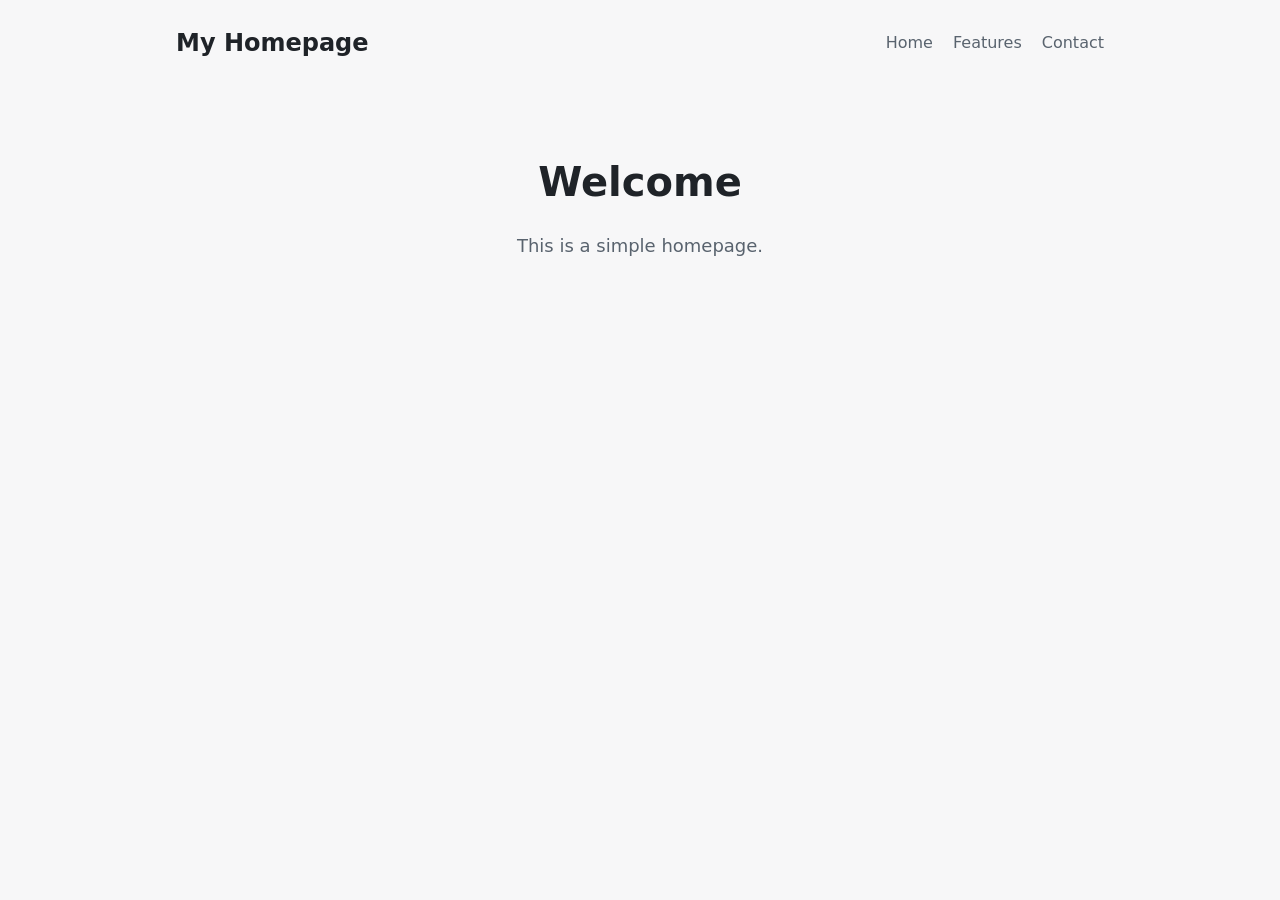
==== index.html @ b193d0f0 "Add navigation bar to header Co-Authored-By: Claude Opus 5.5 <noreply@anthropic.com>" ====
<!doctype html>
<html lang="en">
<head>
  <meta charset="utf-8">
  <meta name="viewport" content="width=device-width, initial-scale=1">
  <title>My Homepage</title>
  <link rel="stylesheet" href="styles.css">
</head>
<body>
  <header>
    <h1>My Homepage</h1>
    <nav>
      <a href="#hero">Home</a>
      <a href="#features">Features</a>
      <a href="#contact">Contact</a>
    </nav>
  </header>
  <main>
    <section id="hero">
      <h2>Welcome</h2>
      <p>This is a simple homepage.</p>
    </section>
  </main>
</body>
</html>
---- styles.css ----
:root {
  --bg: #f7f7f8;
  --text: #1f2328;
  --muted: #59636e;
  --accent: #2563eb;
  --card: #ffffff;
  --border: #e5e7eb;
}

* {
  box-sizing: border-box;
}

body {
  margin: 0;
  font-family: system-ui, -apple-system, "Segoe UI", Roboto, sans-serif;
  line-height: 1.6;
  color: var(--text);
  background: var(--bg);
}

header,
main,
footer {
  max-width: 960px;
  margin: 0 auto;
  padding: 0 16px;
}

header {
  display: flex;
  flex-wrap: wrap;
  gap: 12px;
  align-items: center;
  justify-content: space-between;
  padding-top: 24px;
  padding-bottom: 24px;
}

nav {
  display: flex;
  gap: 20px;
}

nav a {
  color: var(--muted);
  text-decoration: none;
}

nav a:hover {
  color: var(--accent);
}

h1 {
  margin: 0;
  font-size: 1.5rem;
}

#hero {
  padding: 64px 0;
  text-align: center;
}

#hero h2 {
  font-size: 2.5rem;
  margin: 0 0 12px;
}

#hero p {
  color: var(--muted);
  font-size: 1.125rem;
}
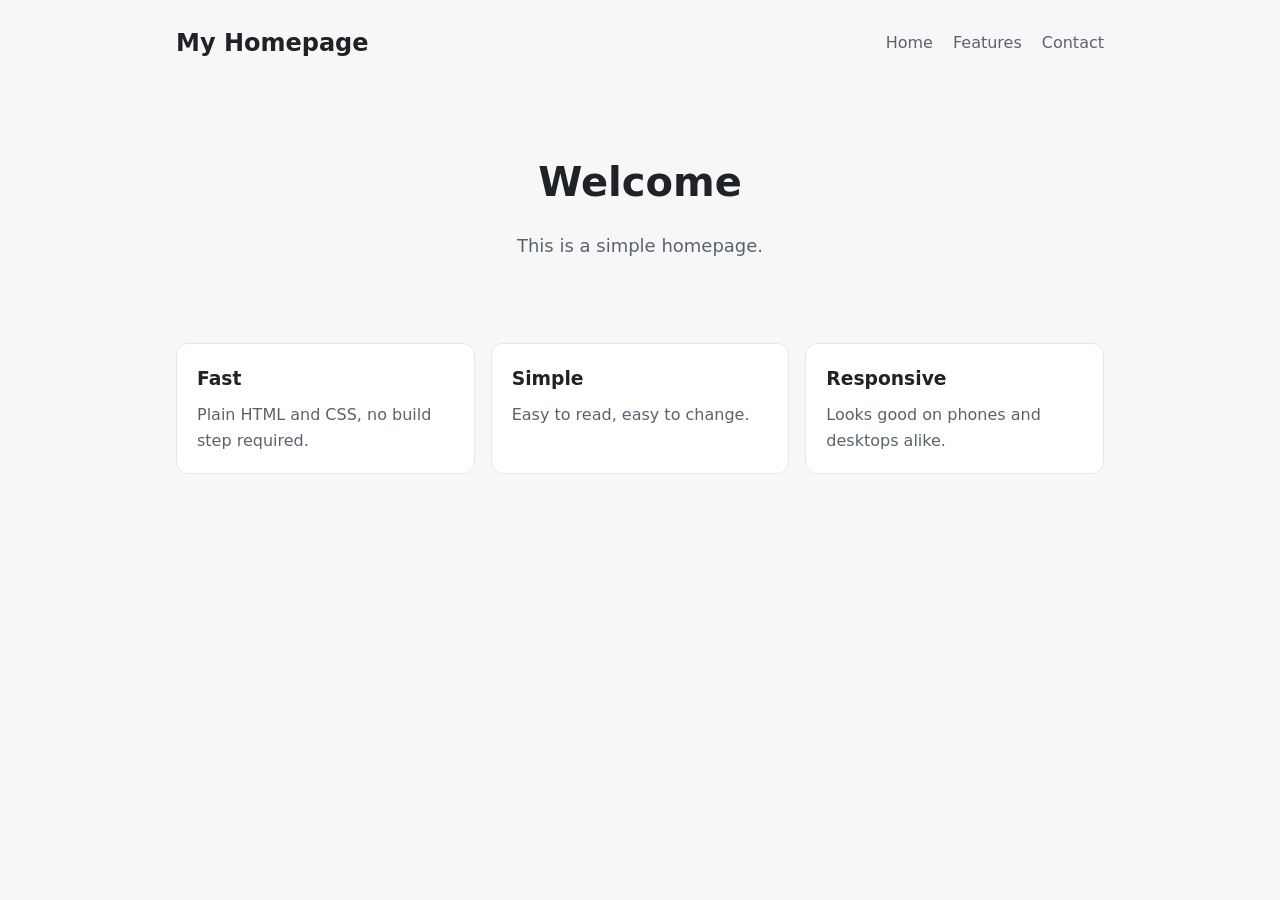
==== commit 3fa1bae4: "Add features section with cards Co-Authored-By: Claude Opus 5.5 <noreply@anthropic.com>" ====
--- a/index.html
+++ b/index.html
@@ -20,6 +20,21 @@
       <h2>Welcome</h2>
       <p>This is a simple homepage.</p>
     </section>
+
+    <section id="features">
+      <article class="card">
+        <h3>Fast</h3>
+        <p>Plain HTML and CSS, no build step required.</p>
+      </article>
+      <article class="card">
+        <h3>Simple</h3>
+        <p>Easy to read, easy to change.</p>
+      </article>
+      <article class="card">
+        <h3>Responsive</h3>
+        <p>Looks good on phones and desktops alike.</p>
+      </article>
+    </section>
   </main>
 </body>
 </html>
--- a/styles.css
+++ b/styles.css
@@ -70,3 +70,26 @@
   color: var(--muted);
   font-size: 1.125rem;
 }
+
+#features {
+  display: grid;
+  grid-template-columns: repeat(auto-fit, minmax(220px, 1fr));
+  gap: 16px;
+  padding-bottom: 64px;
+}
+
+.card {
+  background: var(--card);
+  border: 1px solid var(--border);
+  border-radius: 12px;
+  padding: 20px;
+}
+
+.card h3 {
+  margin: 0 0 8px;
+}
+
+.card p {
+  margin: 0;
+  color: var(--muted);
+}
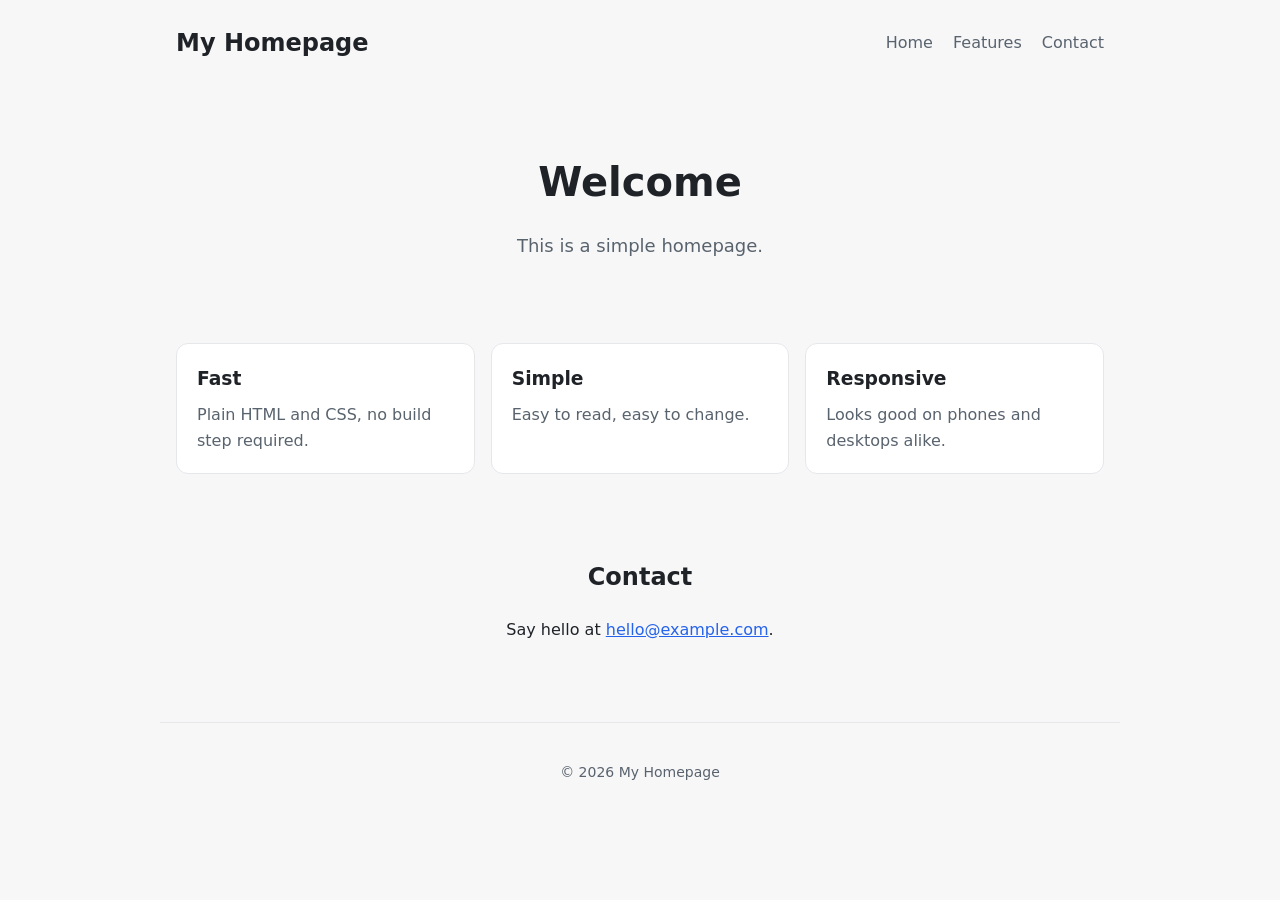
==== commit 3fb8ce38: "Add contact section and footer Co-Authored-By: Claude Opus 5.5 <noreply@anthropic.com>" ====
--- a/index.html
+++ b/index.html
@@ -35,6 +35,17 @@
         <p>Looks good on phones and desktops alike.</p>
       </article>
     </section>
+
+    <section id="contact">
+      <h2>Contact</h2>
+      <p>Say hello at <a href="mailto:hello@example.com">hello@example.com</a>.</p>
+    </section>
   </main>
+  <footer>
+    <p>&copy; <span id="year">2026</span> My Homepage</p>
+  </footer>
+  <script>
+    document.getElementById("year").textContent = new Date().getFullYear();
+  </script>
 </body>
 </html>
--- a/styles.css
+++ b/styles.css
@@ -93,3 +93,21 @@
   margin: 0;
   color: var(--muted);
 }
+
+#contact {
+  padding-bottom: 64px;
+  text-align: center;
+}
+
+#contact a {
+  color: var(--accent);
+}
+
+footer {
+  border-top: 1px solid var(--border);
+  padding-top: 24px;
+  padding-bottom: 24px;
+  color: var(--muted);
+  font-size: 0.875rem;
+  text-align: center;
+}
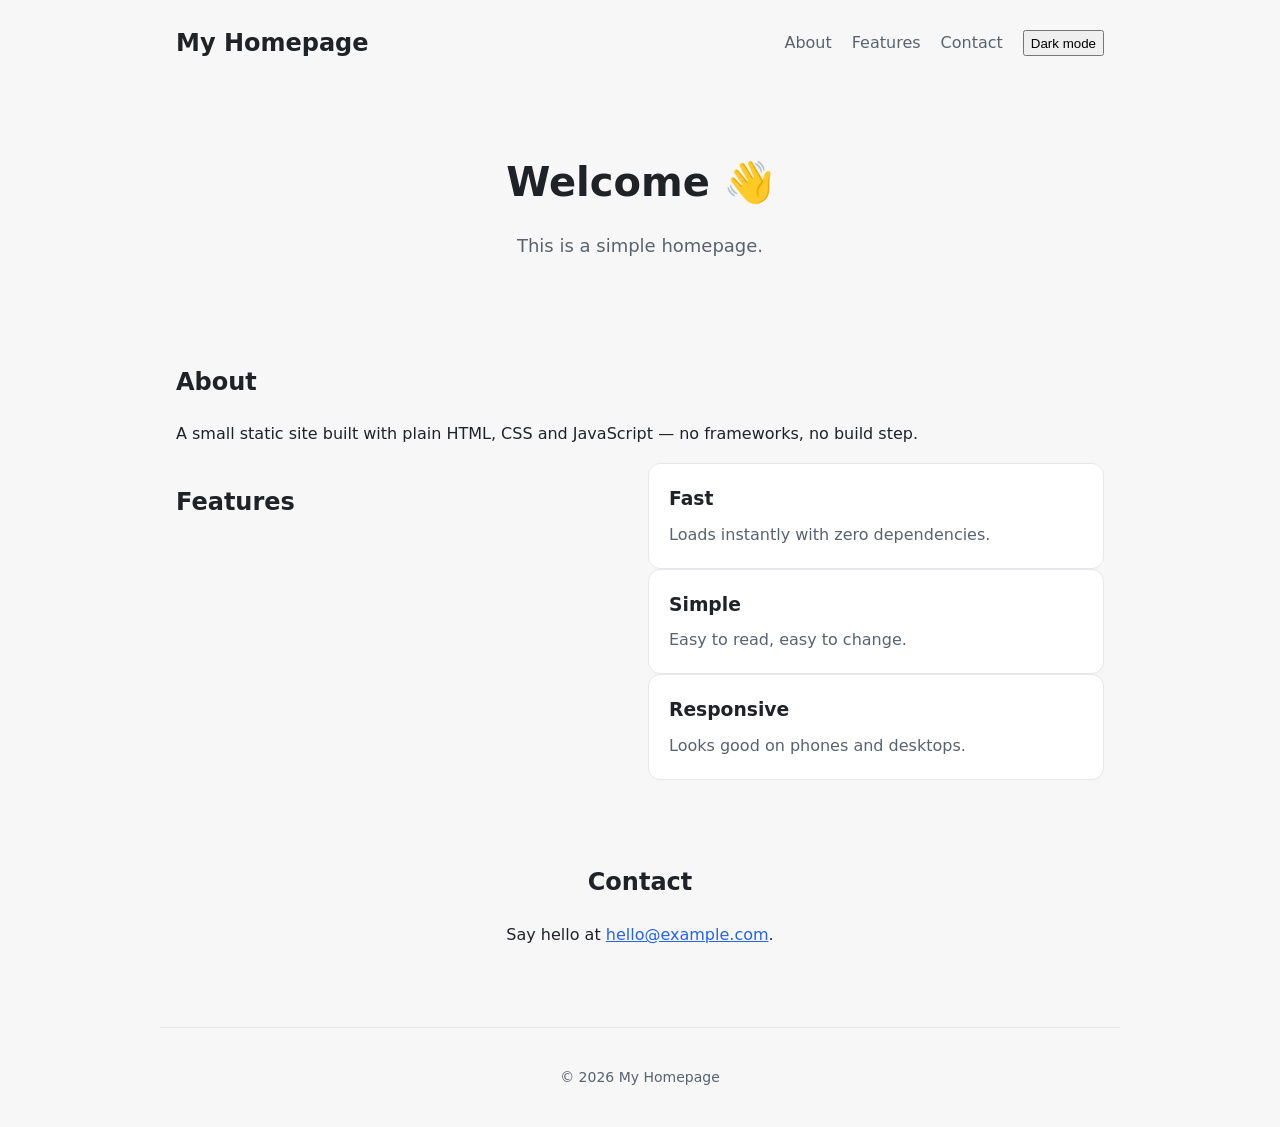
==== commit 65868c04: "Add wave emoji to hero heading Co-Authored-By: Claude Opus 5.5 <noreply@anthropic.com>" ====
--- a/index.html
+++ b/index.html
@@ -1,8 +1,8 @@
-<!doctype html>
+<!DOCTYPE html>
 <html lang="en">
 <head>
-  <meta charset="utf-8">
-  <meta name="viewport" content="width=device-width, initial-scale=1">
+  <meta charset="UTF-8">
+  <meta name="viewport" content="width=device-width, initial-scale=1.0">
   <title>My Homepage</title>
   <link rel="stylesheet" href="styles.css">
 </head>
@@ -10,30 +10,40 @@
   <header>
     <h1>My Homepage</h1>
     <nav>
-      <a href="#hero">Home</a>
+      <a href="#about">About</a>
       <a href="#features">Features</a>
       <a href="#contact">Contact</a>
+      <button id="theme-toggle" type="button">Dark mode</button>
     </nav>
   </header>
+
   <main>
     <section id="hero">
-      <h2>Welcome</h2>
+      <h2>Welcome 👋</h2>
       <p>This is a simple homepage.</p>
     </section>
 
+    <section id="about">
+      <h2>About</h2>
+      <p>A small static site built with plain HTML, CSS and JavaScript — no frameworks, no build step.</p>
+    </section>
+
     <section id="features">
-      <article class="card">
-        <h3>Fast</h3>
-        <p>Plain HTML and CSS, no build step required.</p>
-      </article>
-      <article class="card">
-        <h3>Simple</h3>
-        <p>Easy to read, easy to change.</p>
-      </article>
-      <article class="card">
-        <h3>Responsive</h3>
-        <p>Looks good on phones and desktops alike.</p>
-      </article>
+      <h2>Features</h2>
+      <div class="cards">
+        <article class="card">
+          <h3>Fast</h3>
+          <p>Loads instantly with zero dependencies.</p>
+        </article>
+        <article class="card">
+          <h3>Simple</h3>
+          <p>Easy to read, easy to change.</p>
+        </article>
+        <article class="card">
+          <h3>Responsive</h3>
+          <p>Looks good on phones and desktops.</p>
+        </article>
+      </div>
     </section>
 
     <section id="contact">
@@ -41,11 +51,11 @@
       <p>Say hello at <a href="mailto:hello@example.com">hello@example.com</a>.</p>
     </section>
   </main>
+
   <footer>
     <p>&copy; <span id="year">2026</span> My Homepage</p>
   </footer>
-  <script>
-    document.getElementById("year").textContent = new Date().getFullYear();
-  </script>
+
+  <script src="script.js"></script>
 </body>
 </html>
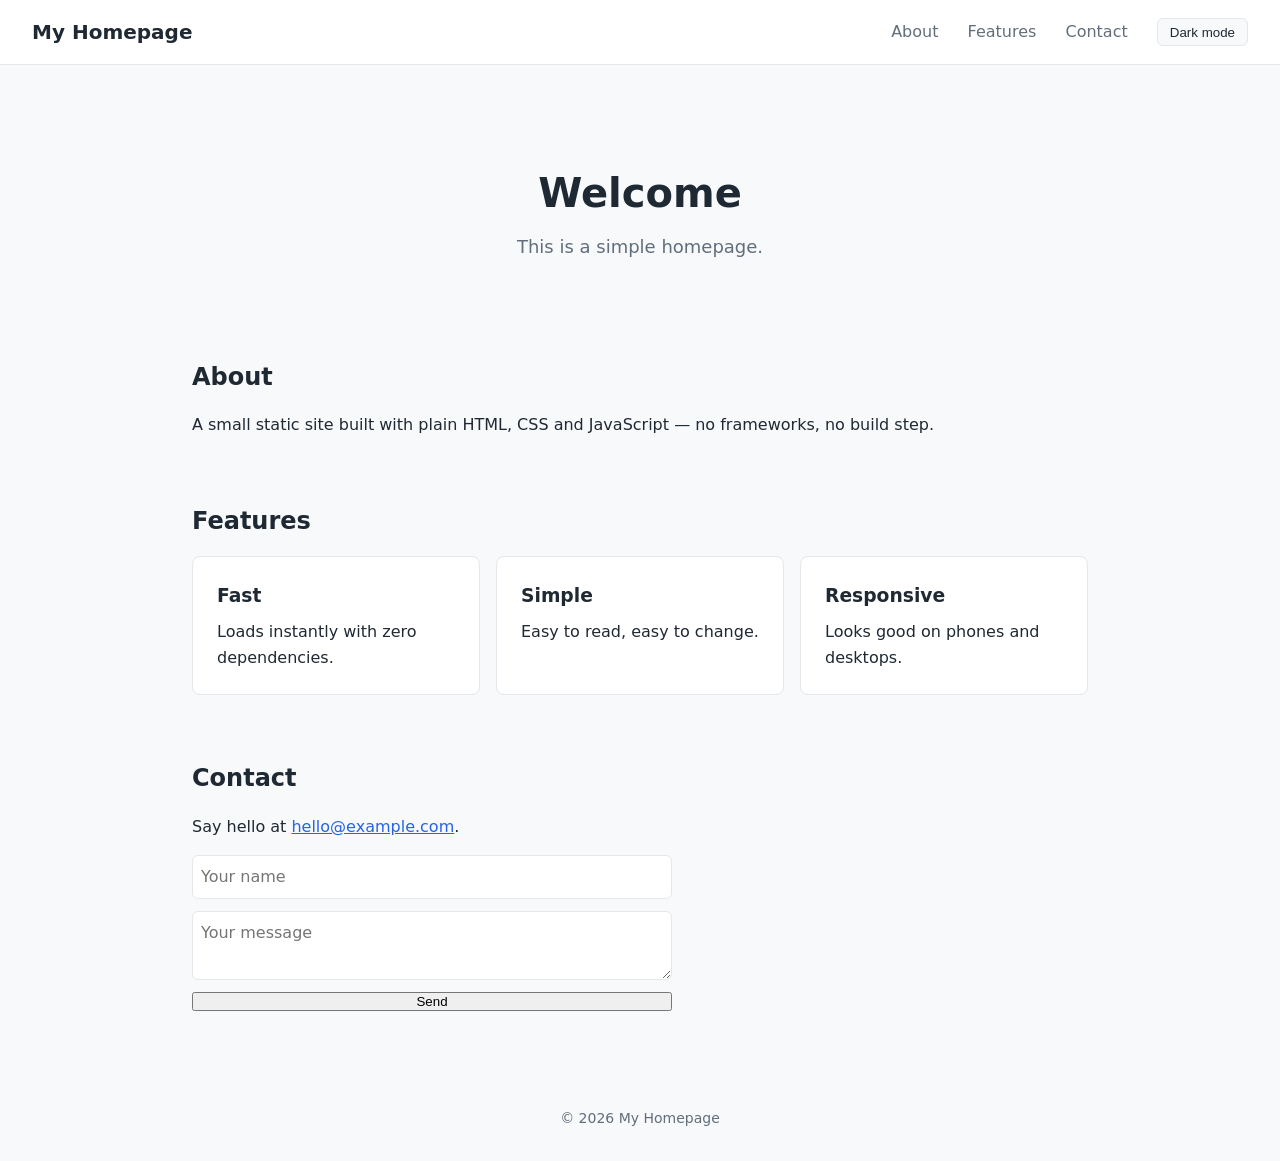
==== commit d5cba004: "Add contact form to contact section Co-Authored-By: Claude Opus 5.5 <noreply@anthropic.com>" ====
--- a/index.html
+++ b/index.html
@@ -19,7 +19,7 @@
 
   <main>
     <section id="hero">
-      <h2>Welcome 👋</h2>
+      <h2>Welcome</h2>
       <p>This is a simple homepage.</p>
     </section>
 
@@ -49,6 +49,11 @@
     <section id="contact">
       <h2>Contact</h2>
       <p>Say hello at <a href="mailto:hello@example.com">hello@example.com</a>.</p>
+      <form class="contact-form">
+        <input type="text" name="name" placeholder="Your name" required>
+        <textarea name="message" placeholder="Your message" required></textarea>
+        <button type="submit">Send</button>
+      </form>
     </section>
   </main>
 
--- a/styles.css
+++ b/styles.css
@@ -1,48 +1,80 @@
 :root {
-  --bg: #f7f7f8;
-  --text: #1f2328;
-  --muted: #59636e;
+  --bg: #f8f9fb;
+  --text: #1f2933;
+  --muted: #616e7c;
   --accent: #2563eb;
-  --card: #ffffff;
-  --border: #e5e7eb;
+  --surface: #ffffff;
+  --border: #e4e7eb;
+}
+
+:root[data-theme="dark"] {
+  --bg: #111827;
+  --text: #e5e7eb;
+  --muted: #9ca3af;
+  --accent: #60a5fa;
+  --surface: #1f2937;
+  --border: #374151;
+}
+
+#theme-toggle {
+  margin-left: 1.5rem;
+  padding: 0.35rem 0.75rem;
+  border: 1px solid var(--border);
+  border-radius: 6px;
+  background: var(--bg);
+  color: var(--text);
+  cursor: pointer;
 }
 
 * {
   box-sizing: border-box;
+  margin: 0;
+  padding: 0;
 }
 
 body {
-  margin: 0;
   font-family: system-ui, -apple-system, "Segoe UI", Roboto, sans-serif;
+  background: var(--bg);
+  color: var(--text);
   line-height: 1.6;
-  color: var(--text);
-  background: var(--bg);
-}
-
-header,
-main,
-footer {
-  max-width: 960px;
-  margin: 0 auto;
-  padding: 0 16px;
 }
 
 header {
   display: flex;
-  flex-wrap: wrap;
-  gap: 12px;
   align-items: center;
   justify-content: space-between;
-  padding-top: 24px;
-  padding-bottom: 24px;
+  padding: 1rem 2rem;
+  background: var(--surface);
+  border-bottom: 1px solid var(--border);
 }
 
-nav {
-  display: flex;
-  gap: 20px;
+header h1 {
+  font-size: 1.25rem;
+}
+
+main {
+  max-width: 960px;
+  margin: 0 auto;
+  padding: 2rem;
+}
+
+#hero {
+  text-align: center;
+  padding: 4rem 1rem;
+}
+
+#hero h2 {
+  font-size: 2.5rem;
+  margin-bottom: 0.5rem;
+}
+
+#hero p {
+  color: var(--muted);
+  font-size: 1.125rem;
 }
 
 nav a {
+  margin-left: 1.5rem;
   color: var(--muted);
   text-decoration: none;
 }
@@ -51,63 +83,64 @@
   color: var(--accent);
 }
 
-h1 {
-  margin: 0;
-  font-size: 1.5rem;
+section {
+  padding: 2rem 0;
 }
 
-#hero {
-  padding: 64px 0;
-  text-align: center;
+section h2 {
+  margin-bottom: 1rem;
 }
 
-#hero h2 {
-  font-size: 2.5rem;
-  margin: 0 0 12px;
+a {
+  color: var(--accent);
 }
 
-#hero p {
-  color: var(--muted);
-  font-size: 1.125rem;
-}
-
-#features {
+.cards {
   display: grid;
   grid-template-columns: repeat(auto-fit, minmax(220px, 1fr));
-  gap: 16px;
-  padding-bottom: 64px;
+  gap: 1rem;
 }
 
 .card {
-  background: var(--card);
+  background: var(--surface);
   border: 1px solid var(--border);
-  border-radius: 12px;
-  padding: 20px;
+  border-radius: 8px;
+  padding: 1.5rem;
 }
 
 .card h3 {
-  margin: 0 0 8px;
+  margin-bottom: 0.5rem;
 }
 
-.card p {
-  margin: 0;
-  color: var(--muted);
-}
+@media (max-width: 600px) {
+  header {
+    flex-direction: column;
+    gap: 0.5rem;
+  }
 
-#contact {
-  padding-bottom: 64px;
-  text-align: center;
-}
-
-#contact a {
-  color: var(--accent);
+  nav a {
+    margin: 0 0.75rem;
+  }
 }
 
 footer {
-  border-top: 1px solid var(--border);
-  padding-top: 24px;
-  padding-bottom: 24px;
+  text-align: center;
+  padding: 2rem;
   color: var(--muted);
   font-size: 0.875rem;
-  text-align: center;
 }
+
+.contact-form {
+  display: grid;
+  gap: 0.75rem;
+  max-width: 480px;
+  margin-top: 1rem;
+}
+
+.contact-form input,
+.contact-form textarea {
+  padding: 0.5rem;
+  border: 1px solid var(--border);
+  border-radius: 6px;
+  font: inherit;
+}
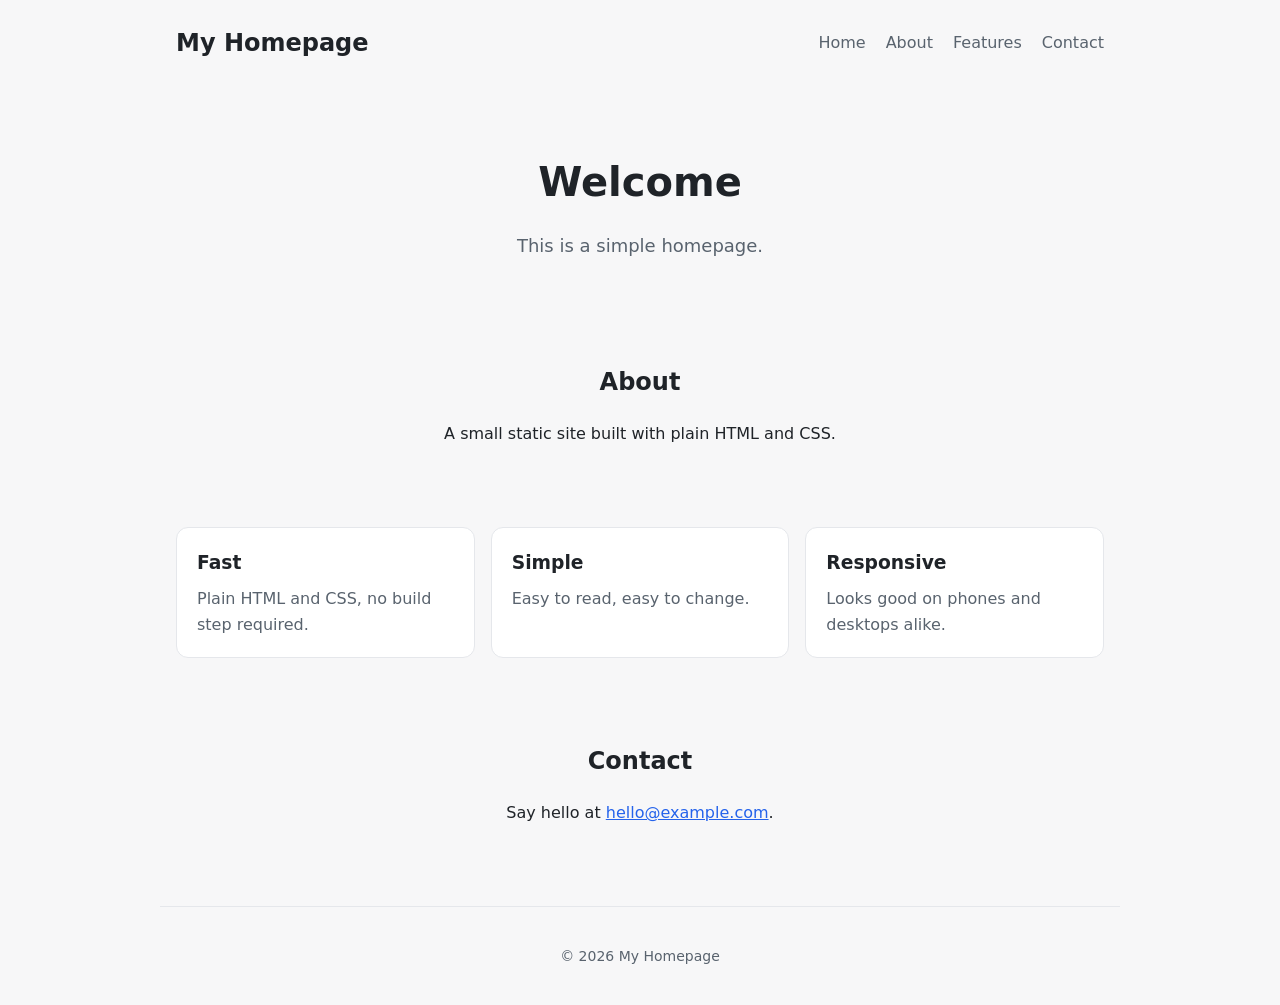
==== commit f005f657: "Add about section Co-Authored-By: Claude Opus 5.5 <noreply@anthropic.com>" ====
--- a/index.html
+++ b/index.html
@@ -1,8 +1,8 @@
-<!DOCTYPE html>
+<!doctype html>
 <html lang="en">
 <head>
-  <meta charset="UTF-8">
-  <meta name="viewport" content="width=device-width, initial-scale=1.0">
+  <meta charset="utf-8">
+  <meta name="viewport" content="width=device-width, initial-scale=1">
   <title>My Homepage</title>
   <link rel="stylesheet" href="styles.css">
 </head>
@@ -10,13 +10,12 @@
   <header>
     <h1>My Homepage</h1>
     <nav>
+      <a href="#hero">Home</a>
       <a href="#about">About</a>
       <a href="#features">Features</a>
       <a href="#contact">Contact</a>
-      <button id="theme-toggle" type="button">Dark mode</button>
     </nav>
   </header>
-
   <main>
     <section id="hero">
       <h2>Welcome</h2>
@@ -25,42 +24,34 @@
 
     <section id="about">
       <h2>About</h2>
-      <p>A small static site built with plain HTML, CSS and JavaScript — no frameworks, no build step.</p>
+      <p>A small static site built with plain HTML and CSS.</p>
     </section>
 
     <section id="features">
-      <h2>Features</h2>
-      <div class="cards">
-        <article class="card">
-          <h3>Fast</h3>
-          <p>Loads instantly with zero dependencies.</p>
-        </article>
-        <article class="card">
-          <h3>Simple</h3>
-          <p>Easy to read, easy to change.</p>
-        </article>
-        <article class="card">
-          <h3>Responsive</h3>
-          <p>Looks good on phones and desktops.</p>
-        </article>
-      </div>
+      <article class="card">
+        <h3>Fast</h3>
+        <p>Plain HTML and CSS, no build step required.</p>
+      </article>
+      <article class="card">
+        <h3>Simple</h3>
+        <p>Easy to read, easy to change.</p>
+      </article>
+      <article class="card">
+        <h3>Responsive</h3>
+        <p>Looks good on phones and desktops alike.</p>
+      </article>
     </section>
 
     <section id="contact">
       <h2>Contact</h2>
       <p>Say hello at <a href="mailto:hello@example.com">hello@example.com</a>.</p>
-      <form class="contact-form">
-        <input type="text" name="name" placeholder="Your name" required>
-        <textarea name="message" placeholder="Your message" required></textarea>
-        <button type="submit">Send</button>
-      </form>
     </section>
   </main>
-
   <footer>
     <p>&copy; <span id="year">2026</span> My Homepage</p>
   </footer>
-
-  <script src="script.js"></script>
+  <script>
+    document.getElementById("year").textContent = new Date().getFullYear();
+  </script>
 </body>
 </html>
--- a/styles.css
+++ b/styles.css
@@ -1,80 +1,48 @@
 :root {
-  --bg: #f8f9fb;
-  --text: #1f2933;
-  --muted: #616e7c;
+  --bg: #f7f7f8;
+  --text: #1f2328;
+  --muted: #59636e;
   --accent: #2563eb;
-  --surface: #ffffff;
-  --border: #e4e7eb;
-}
-
-:root[data-theme="dark"] {
-  --bg: #111827;
-  --text: #e5e7eb;
-  --muted: #9ca3af;
-  --accent: #60a5fa;
-  --surface: #1f2937;
-  --border: #374151;
-}
-
-#theme-toggle {
-  margin-left: 1.5rem;
-  padding: 0.35rem 0.75rem;
-  border: 1px solid var(--border);
-  border-radius: 6px;
-  background: var(--bg);
-  color: var(--text);
-  cursor: pointer;
+  --card: #ffffff;
+  --border: #e5e7eb;
 }
 
 * {
   box-sizing: border-box;
-  margin: 0;
-  padding: 0;
 }
 
 body {
+  margin: 0;
   font-family: system-ui, -apple-system, "Segoe UI", Roboto, sans-serif;
+  line-height: 1.6;
+  color: var(--text);
   background: var(--bg);
-  color: var(--text);
-  line-height: 1.6;
+}
+
+header,
+main,
+footer {
+  max-width: 960px;
+  margin: 0 auto;
+  padding: 0 16px;
 }
 
 header {
   display: flex;
+  flex-wrap: wrap;
+  gap: 12px;
   align-items: center;
   justify-content: space-between;
-  padding: 1rem 2rem;
-  background: var(--surface);
-  border-bottom: 1px solid var(--border);
+  padding-top: 24px;
+  padding-bottom: 24px;
 }
 
-header h1 {
-  font-size: 1.25rem;
-}
-
-main {
-  max-width: 960px;
-  margin: 0 auto;
-  padding: 2rem;
-}
-
-#hero {
-  text-align: center;
-  padding: 4rem 1rem;
-}
-
-#hero h2 {
-  font-size: 2.5rem;
-  margin-bottom: 0.5rem;
-}
-
-#hero p {
-  color: var(--muted);
-  font-size: 1.125rem;
+nav {
+  display: flex;
+  gap: 20px;
 }
 
 nav a {
-  margin-left: 1.5rem;
   color: var(--muted);
   text-decoration: none;
 }
@@ -83,64 +51,68 @@
   color: var(--accent);
 }
 
-section {
-  padding: 2rem 0;
+h1 {
+  margin: 0;
+  font-size: 1.5rem;
 }
 
-section h2 {
-  margin-bottom: 1rem;
+#hero {
+  padding: 64px 0;
+  text-align: center;
 }
 
-a {
+#hero h2 {
+  font-size: 2.5rem;
+  margin: 0 0 12px;
+}
+
+#hero p {
+  color: var(--muted);
+  font-size: 1.125rem;
+}
+
+#features {
+  display: grid;
+  grid-template-columns: repeat(auto-fit, minmax(220px, 1fr));
+  gap: 16px;
+  padding-bottom: 64px;
+}
+
+.card {
+  background: var(--card);
+  border: 1px solid var(--border);
+  border-radius: 12px;
+  padding: 20px;
+}
+
+.card h3 {
+  margin: 0 0 8px;
+}
+
+.card p {
+  margin: 0;
+  color: var(--muted);
+}
+
+#contact {
+  padding-bottom: 64px;
+  text-align: center;
+}
+
+#contact a {
   color: var(--accent);
 }
 
-.cards {
-  display: grid;
-  grid-template-columns: repeat(auto-fit, minmax(220px, 1fr));
-  gap: 1rem;
+footer {
+  border-top: 1px solid var(--border);
+  padding-top: 24px;
+  padding-bottom: 24px;
+  color: var(--muted);
+  font-size: 0.875rem;
+  text-align: center;
 }
 
-.card {
-  background: var(--surface);
-  border: 1px solid var(--border);
-  border-radius: 8px;
-  padding: 1.5rem;
+#about {
+  padding-bottom: 64px;
+  text-align: center;
 }
-
-.card h3 {
-  margin-bottom: 0.5rem;
-}
-
-@media (max-width: 600px) {
-  header {
-    flex-direction: column;
-    gap: 0.5rem;
-  }
-
-  nav a {
-    margin: 0 0.75rem;
-  }
-}
-
-footer {
-  text-align: center;
-  padding: 2rem;
-  color: var(--muted);
-  font-size: 0.875rem;
-}
-
-.contact-form {
-  display: grid;
-  gap: 0.75rem;
-  max-width: 480px;
-  margin-top: 1rem;
-}
-
-.contact-form input,
-.contact-form textarea {
-  padding: 0.5rem;
-  border: 1px solid var(--border);
-  border-radius: 6px;
-  font: inherit;
-}
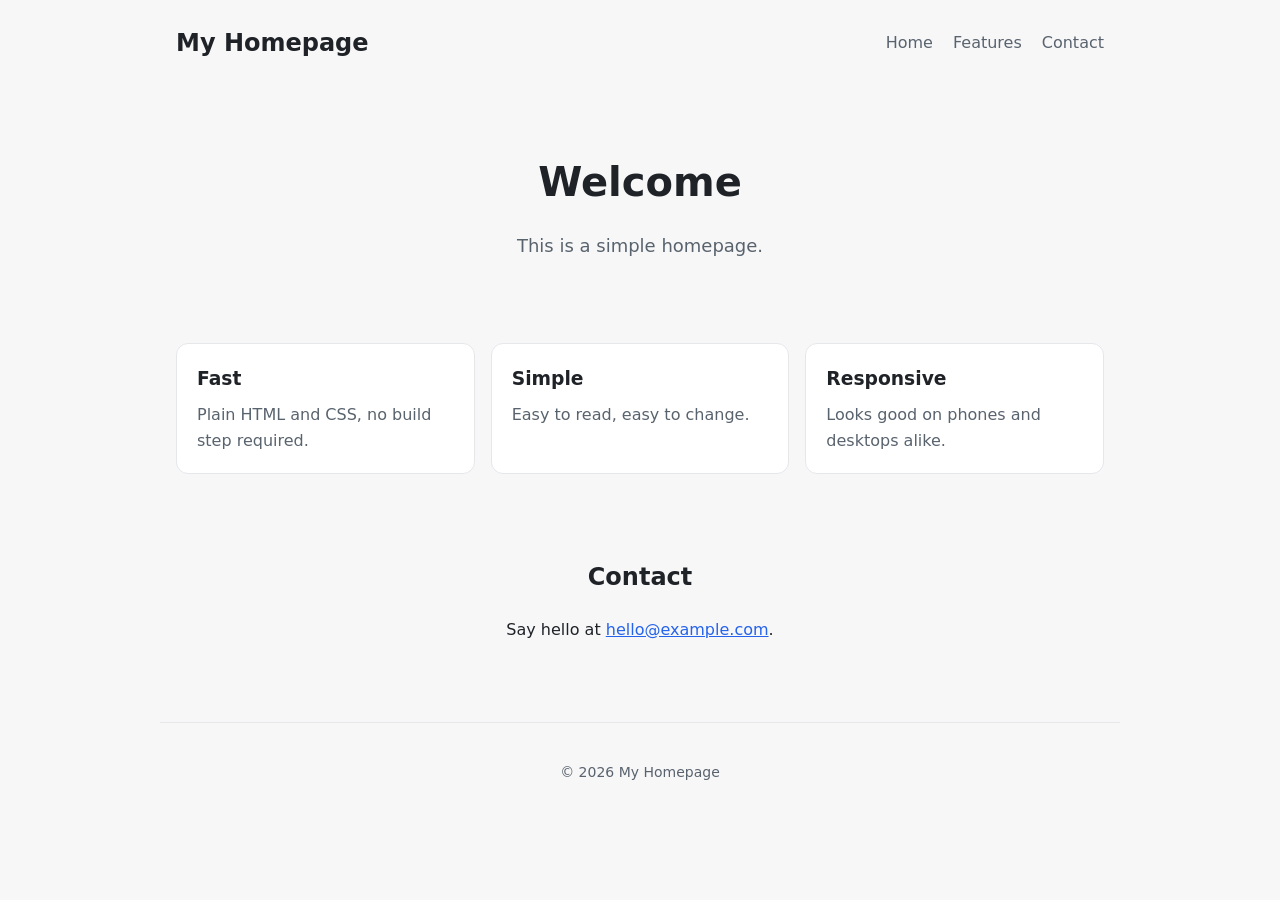
==== commit b4f6a262: "Add description and Open Graph meta tags Co-Authored-By: Claude Opus 5.5 <noreply@anthropic.com>" ====
--- a/index.html
+++ b/index.html
@@ -4,6 +4,9 @@
   <meta charset="utf-8">
   <meta name="viewport" content="width=device-width, initial-scale=1">
   <title>My Homepage</title>
+  <meta name="description" content="A simple, fast, responsive homepage.">
+  <meta property="og:title" content="My Homepage">
+  <meta property="og:description" content="A simple, fast, responsive homepage.">
   <link rel="stylesheet" href="styles.css">
 </head>
 <body>
@@ -11,7 +14,6 @@
     <h1>My Homepage</h1>
     <nav>
       <a href="#hero">Home</a>
-      <a href="#about">About</a>
       <a href="#features">Features</a>
       <a href="#contact">Contact</a>
     </nav>
@@ -20,11 +22,6 @@
     <section id="hero">
       <h2>Welcome</h2>
       <p>This is a simple homepage.</p>
-    </section>
-
-    <section id="about">
-      <h2>About</h2>
-      <p>A small static site built with plain HTML and CSS.</p>
     </section>
 
     <section id="features">
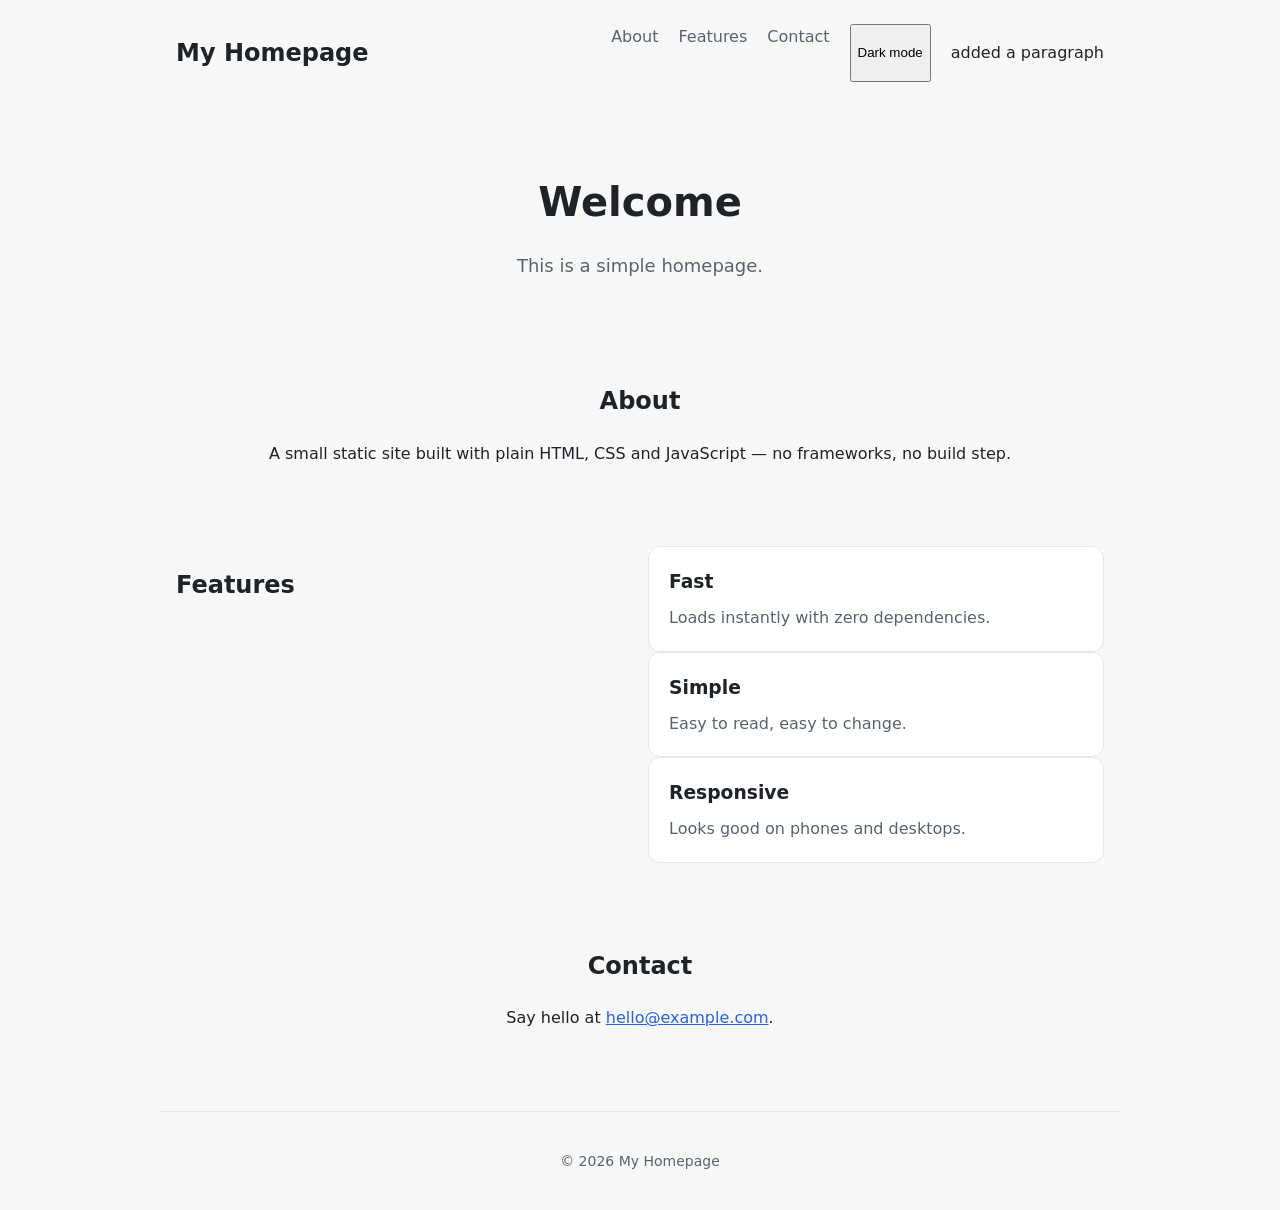
==== commit c6cc2b56: "new changes" ====
--- a/index.html
+++ b/index.html
@@ -1,42 +1,50 @@
-<!doctype html>
+<!DOCTYPE html>
 <html lang="en">
 <head>
-  <meta charset="utf-8">
-  <meta name="viewport" content="width=device-width, initial-scale=1">
+  <meta charset="UTF-8">
+  <meta name="viewport" content="width=device-width, initial-scale=1.0">
   <title>My Homepage</title>
-  <meta name="description" content="A simple, fast, responsive homepage.">
-  <meta property="og:title" content="My Homepage">
-  <meta property="og:description" content="A simple, fast, responsive homepage.">
   <link rel="stylesheet" href="styles.css">
 </head>
 <body>
   <header>
     <h1>My Homepage</h1>
     <nav>
-      <a href="#hero">Home</a>
+      <a href="#about">About</a>
       <a href="#features">Features</a>
       <a href="#contact">Contact</a>
+      <button id="theme-toggle" type="button">Dark mode</button>
+      <p>added a paragraph</p>
     </nav>
   </header>
+
   <main>
     <section id="hero">
       <h2>Welcome</h2>
       <p>This is a simple homepage.</p>
     </section>
 
+    <section id="about">
+      <h2>About</h2>
+      <p>A small static site built with plain HTML, CSS and JavaScript — no frameworks, no build step.</p>
+    </section>
+
     <section id="features">
-      <article class="card">
-        <h3>Fast</h3>
-        <p>Plain HTML and CSS, no build step required.</p>
-      </article>
-      <article class="card">
-        <h3>Simple</h3>
-        <p>Easy to read, easy to change.</p>
-      </article>
-      <article class="card">
-        <h3>Responsive</h3>
-        <p>Looks good on phones and desktops alike.</p>
-      </article>
+      <h2>Features</h2>
+      <div class="cards">
+        <article class="card">
+          <h3>Fast</h3>
+          <p>Loads instantly with zero dependencies.</p>
+        </article>
+        <article class="card">
+          <h3>Simple</h3>
+          <p>Easy to read, easy to change.</p>
+        </article>
+        <article class="card">
+          <h3>Responsive</h3>
+          <p>Looks good on phones and desktops.</p>
+        </article>
+      </div>
     </section>
 
     <section id="contact">
@@ -44,11 +52,11 @@
       <p>Say hello at <a href="mailto:hello@example.com">hello@example.com</a>.</p>
     </section>
   </main>
+
   <footer>
     <p>&copy; <span id="year">2026</span> My Homepage</p>
   </footer>
-  <script>
-    document.getElementById("year").textContent = new Date().getFullYear();
-  </script>
+
+  <script src="script.js"></script>
 </body>
 </html>
